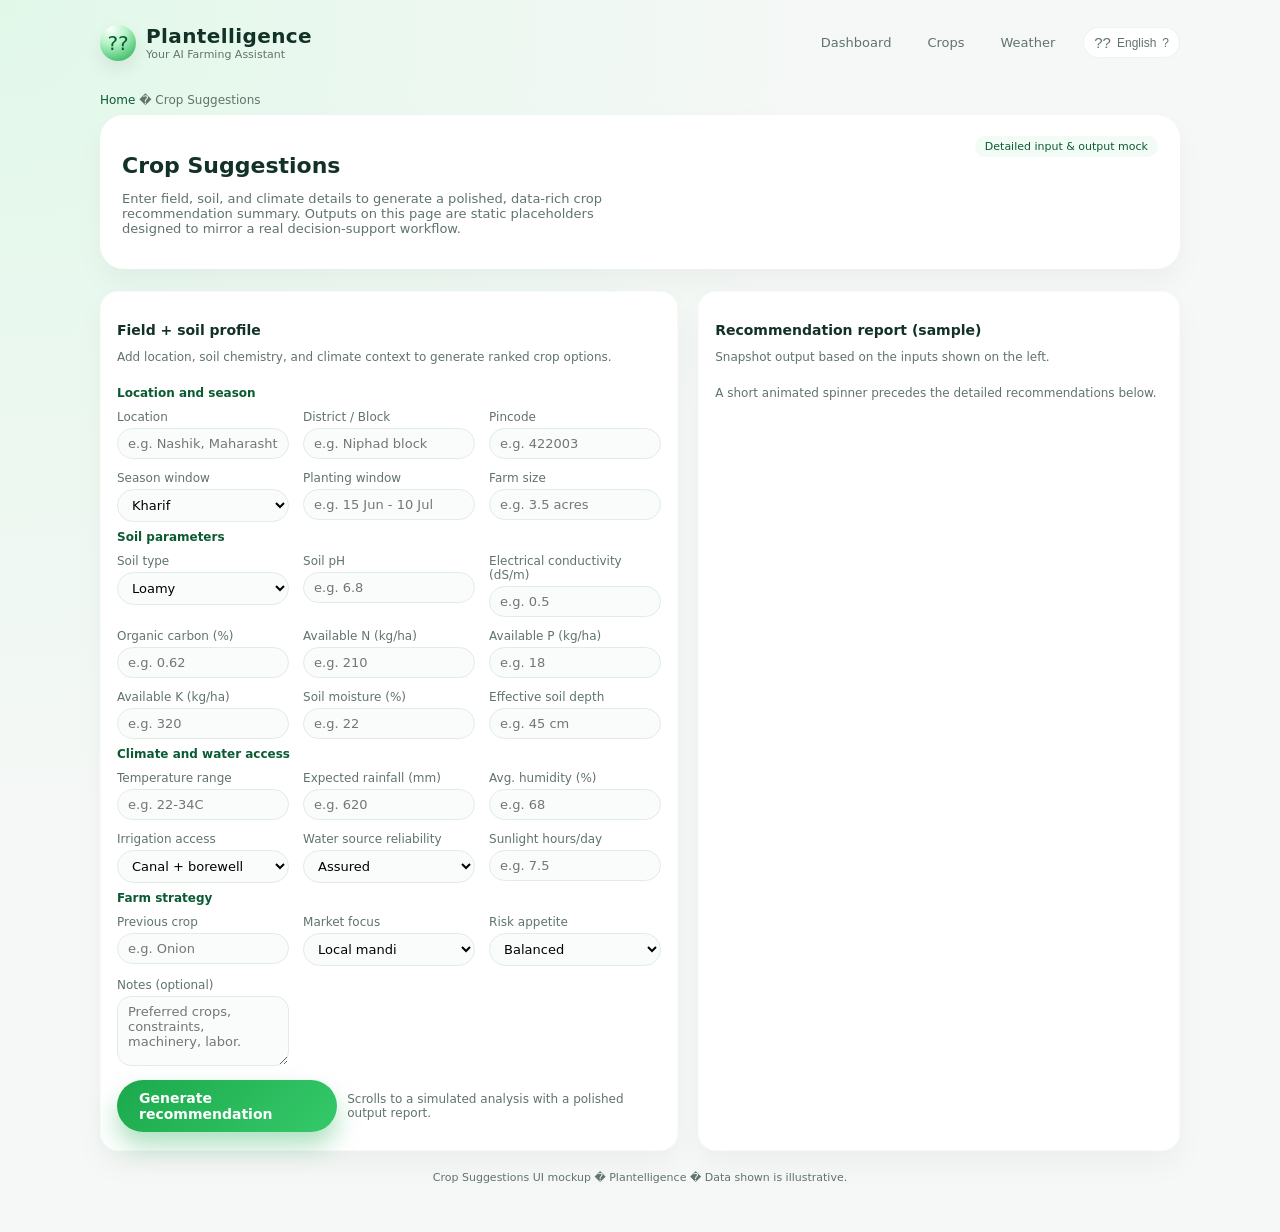
==== crop-suggestions.html @ c10e6157 "Import project files (exclude virtual environments)" ====
<!DOCTYPE html>
<html lang="en">
  <head>
    <meta charset="UTF-8" />
    <meta name="viewport" content="width=device-width, initial-scale=1.0" />
    <title>Crop Suggestions - Plantelligence</title>
    <link rel="stylesheet" href="style.css" />
  </head>
  <body class="page">
    <div class="page-inner">
      <header class="site-header">
        <a href="index.html" class="brand">
          <div class="brand-logo">??</div>
          <div class="brand-text">
            <span class="brand-name">Plantelligence</span>
            <span class="brand-tagline">Your AI Farming Assistant</span>
          </div>
        </a>
        <div class="header-right">
          <nav class="top-nav">
            <a href="index.html">Dashboard</a>
            <a href="crop-suggestions.html">Crops</a>
            <a href="weather-update.html">Weather</a>
          </nav>
          <button class="language-switch" type="button">
            <span class="flag">??</span>
            <span>English</span>
            <span>?</span>
          </button>
        </div>
      </header>

      <main>
        <div class="breadcrumb">
          <a href="index.html">Home</a> � Crop Suggestions
        </div>

        <section class="subpage-hero">
          <div class="subpage-hero-main">
            <h1 class="subpage-title">Crop Suggestions</h1>
            <p class="subpage-subtitle">
              Enter field, soil, and climate details to generate a polished, data-rich crop
              recommendation summary. Outputs on this page are static placeholders designed to
              mirror a real decision-support workflow.
            </p>
          </div>
          <div>
            <div class="pill">Detailed input &amp; output mock</div>
          </div>
        </section>

        <section class="page-layout">
          <div class="card">
            <div class="card-header">
              <div>
                <h2 class="card-title">Field + soil profile</h2>
                <p class="card-subtitle">
                  Add location, soil chemistry, and climate context to generate ranked crop options.
                </p>
              </div>
            </div>

            <div class="form-section-title">Location and season</div>
            <div class="form-grid form-grid-3">
              <div class="form-field">
                <label for="location">Location</label>
                <input id="location" type="text" placeholder="e.g. Nashik, Maharashtra" />
              </div>
              <div class="form-field">
                <label for="district">District / Block</label>
                <input id="district" type="text" placeholder="e.g. Niphad block" />
              </div>
              <div class="form-field">
                <label for="pincode">Pincode</label>
                <input id="pincode" type="text" placeholder="e.g. 422003" />
              </div>
              <div class="form-field">
                <label for="season">Season window</label>
                <select id="season">
                  <option>Kharif</option>
                  <option>Rabi</option>
                  <option>Zaid</option>
                  <option>Perennial</option>
                </select>
              </div>
              <div class="form-field">
                <label for="planting-window">Planting window</label>
                <input id="planting-window" type="text" placeholder="e.g. 15 Jun - 10 Jul" />
              </div>
              <div class="form-field">
                <label for="farm-size">Farm size</label>
                <input id="farm-size" type="text" placeholder="e.g. 3.5 acres" />
              </div>
            </div>

            <div class="form-section-title">Soil parameters</div>
            <div class="form-grid form-grid-3">
              <div class="form-field">
                <label for="soil-type">Soil type</label>
                <select id="soil-type">
                  <option>Loamy</option>
                  <option>Black cotton soil</option>
                  <option>Red soil</option>
                  <option>Sandy</option>
                  <option>Laterite</option>
                </select>
              </div>
              <div class="form-field">
                <label for="soil-ph">Soil pH</label>
                <input id="soil-ph" type="text" placeholder="e.g. 6.8" />
              </div>
              <div class="form-field">
                <label for="soil-ec">Electrical conductivity (dS/m)</label>
                <input id="soil-ec" type="text" placeholder="e.g. 0.5" />
              </div>
              <div class="form-field">
                <label for="organic-carbon">Organic carbon (%)</label>
                <input id="organic-carbon" type="text" placeholder="e.g. 0.62" />
              </div>
              <div class="form-field">
                <label for="nitrogen">Available N (kg/ha)</label>
                <input id="nitrogen" type="text" placeholder="e.g. 210" />
              </div>
              <div class="form-field">
                <label for="phosphorus">Available P (kg/ha)</label>
                <input id="phosphorus" type="text" placeholder="e.g. 18" />
              </div>
              <div class="form-field">
                <label for="potassium">Available K (kg/ha)</label>
                <input id="potassium" type="text" placeholder="e.g. 320" />
              </div>
              <div class="form-field">
                <label for="moisture">Soil moisture (%)</label>
                <input id="moisture" type="text" placeholder="e.g. 22" />
              </div>
              <div class="form-field">
                <label for="soil-depth">Effective soil depth</label>
                <input id="soil-depth" type="text" placeholder="e.g. 45 cm" />
              </div>
            </div>

            <div class="form-section-title">Climate and water access</div>
            <div class="form-grid form-grid-3">
              <div class="form-field">
                <label for="temp-range">Temperature range</label>
                <input id="temp-range" type="text" placeholder="e.g. 22-34C" />
              </div>
              <div class="form-field">
                <label for="rainfall">Expected rainfall (mm)</label>
                <input id="rainfall" type="text" placeholder="e.g. 620" />
              </div>
              <div class="form-field">
                <label for="humidity">Avg. humidity (%)</label>
                <input id="humidity" type="text" placeholder="e.g. 68" />
              </div>
              <div class="form-field">
                <label for="irrigation">Irrigation access</label>
                <select id="irrigation">
                  <option>Canal + borewell</option>
                  <option>Borewell only</option>
                  <option>Canal only</option>
                  <option>Rainfed</option>
                </select>
              </div>
              <div class="form-field">
                <label for="water-source">Water source reliability</label>
                <select id="water-source">
                  <option>Assured</option>
                  <option>Moderate</option>
                  <option>Uncertain</option>
                </select>
              </div>
              <div class="form-field">
                <label for="sunlight">Sunlight hours/day</label>
                <input id="sunlight" type="text" placeholder="e.g. 7.5" />
              </div>
            </div>

            <div class="form-section-title">Farm strategy</div>
            <div class="form-grid form-grid-3">
              <div class="form-field">
                <label for="previous-crop">Previous crop</label>
                <input id="previous-crop" type="text" placeholder="e.g. Onion" />
              </div>
              <div class="form-field">
                <label for="market-focus">Market focus</label>
                <select id="market-focus">
                  <option>Local mandi</option>
                  <option>Contract buyer</option>
                  <option>Export oriented</option>
                </select>
              </div>
              <div class="form-field">
                <label for="risk">Risk appetite</label>
                <select id="risk">
                  <option>Balanced</option>
                  <option>Conservative</option>
                  <option>Aggressive</option>
                </select>
              </div>
              <div class="form-field">
                <label for="notes">Notes (optional)</label>
                <textarea id="notes" placeholder="Preferred crops, constraints, machinery, labor."></textarea>
              </div>
            </div>

            <div class="btn-row">
              <a href="#analyze" class="analysis-anchor">
                <span class="btn-primary">Generate recommendation</span>
              </a>
              <span class="card-subtitle">
                Scrolls to a simulated analysis with a polished output report.
              </span>
            </div>
          </div>

          <div class="card" id="analyze">
            <div class="card-header">
              <div>
                <h2 class="card-title">Recommendation report (sample)</h2>
                <p class="card-subtitle">Snapshot output based on the inputs shown on the left.</p>
              </div>
            </div>

            <div class="analysis-section">
              <div class="analysis-placeholder">
                A short animated spinner precedes the detailed recommendations below.
              </div>
              <div class="analysis-loading">
                <div class="loader-dot"></div>
                <div>
                  <strong>Evaluating climate and soil...</strong>
                  <div>Scoring suitability, water risk, and market fit.</div>
                </div>
              </div>
              <div class="analysis-results">
                <div class="output-metrics">
                  <div class="metric-card">
                    <div class="metric-title">Suitability score</div>
                    <div class="metric-value">82 / 100</div>
                    <div class="metric-note">Strong match for Kharif window.</div>
                  </div>
                  <div class="metric-card">
                    <div class="metric-title">Water risk</div>
                    <div class="metric-value">Medium</div>
                    <div class="metric-note">Rainfall variability in July.</div>
                  </div>
                  <div class="metric-card">
                    <div class="metric-title">Market outlook</div>
                    <div class="metric-value">Stable</div>
                    <div class="metric-note">Good mandi demand nearby.</div>
                  </div>
                </div>

                <div class="divider"></div>

                <div class="result-card">
                  <div class="result-card-title">Input summary (sample)</div>
                  <div class="input-chip-row">
                    <span class="input-chip">Location: Nashik, MH</span>
                    <span class="input-chip">Season: Kharif</span>
                    <span class="input-chip">Soil: Loamy, pH 6.8</span>
                    <span class="input-chip">Rainfall: 620 mm</span>
                    <span class="input-chip">Irrigation: Canal + borewell</span>
                    <span class="input-chip">Farm size: 3.5 acres</span>
                  </div>
                </div>

                <div class="divider"></div>

                <div class="result-card">
                  <div class="result-card-title">Top ranked crops</div>
                  <div class="table-wrapper rank-table">
                    <table>
                      <thead>
                        <tr>
                          <th>Crop</th>
                          <th>Suitability</th>
                          <th>Water need</th>
                          <th>Yield range</th>
                        </tr>
                      </thead>
                      <tbody>
                        <tr>
                          <td>Soybean</td>
                          <td><span class="rank-pill good">High</span></td>
                          <td>Low to Moderate</td>
                          <td>2.0-2.6 t/ha</td>
                        </tr>
                        <tr>
                          <td>Maize (Hybrid)</td>
                          <td><span class="rank-pill good">High</span></td>
                          <td>Moderate</td>
                          <td>5.0-6.8 t/ha</td>
                        </tr>
                        <tr>
                          <td>Tur (Pigeon pea)</td>
                          <td><span class="rank-pill mid">Medium</span></td>
                          <td>Low</td>
                          <td>1.2-1.8 t/ha</td>
                        </tr>
                        <tr>
                          <td>Onion (Kharif)</td>
                          <td><span class="rank-pill mid">Medium</span></td>
                          <td>High</td>
                          <td>22-28 t/ha</td>
                        </tr>
                      </tbody>
                    </table>
                  </div>
                </div>

                <div class="analysis-results-grid">
                  <div class="result-card">
                    <div class="result-card-title">Best-fit recommendation</div>
                    <p>
                      <strong>Primary:</strong> Soybean with short-duration variety to align with
                      rainfall window and reduce water risk.
                    </p>
                    <p><strong>Why:</strong> Suits loamy soil, good pH, and moderate rainfall.</p>
                  </div>
                  <div class="result-card">
                    <div class="result-card-title">Nutrition plan (sample)</div>
                    <p>
                      <strong>Basal:</strong> 20 kg N, 40 kg P, 20 kg K per ha.
                    </p>
                    <p><strong>Top dressing:</strong> 20 kg N at 30 DAS.</p>
                  </div>
                  <div class="result-card">
                    <div class="result-card-title">Irrigation note</div>
                    <p>
                      Maintain soil moisture at 60-70% during flowering. Avoid water stress in
                      first 20 days after sowing.
                    </p>
                  </div>
                  <div class="result-card">
                    <div class="result-card-title">Rotation and backup</div>
                    <ul class="result-card-list">
                      <li>Green gram to boost soil nitrogen after harvest.</li>
                      <li>Fodder sorghum as contingency if rainfall dips.</li>
                    </ul>
                  </div>
                </div>

                <div class="risk-note">
                  This is a static example report. Actual recommendations should use live weather,
                  soil lab data, and mandi prices.
                </div>
              </div>
            </div>
          </div>
        </section>
      </main>

      <footer class="footer">
        Crop Suggestions UI mockup � Plantelligence � Data shown is illustrative.
      </footer>
    </div>
  </body>
</html>
---- style.css ----
/* =========================
   Plantelligence Global Styles
   ========================= */

*,
*::before,
*::after {
  box-sizing: border-box;
}

html,
body {
  margin: 0;
  padding: 0;
  font-family: system-ui, -apple-system, BlinkMacSystemFont, "Segoe UI", sans-serif;
  color: #123127;
  background: #f5f8f6;
}

body {
  min-height: 100vh;
  display: flex;
  flex-direction: column;
}

img {
  max-width: 100%;
  display: block;
}

a {
  color: inherit;
  text-decoration: none;
}

:root {
  --green-primary: #1ba94c;
  --green-primary-soft: #35c96a;
  --green-dark: #0b5b32;
  --bg-soft: #f5f8f6;
  --card-bg: #ffffff;
  --border-subtle: #e1ece5;
  --text-muted: #60746a;
  --radius-lg: 18px;
  --radius-md: 14px;
  --shadow-soft: 0 14px 30px rgba(0, 0, 0, 0.04);
  --shadow-soft-hover: 0 18px 40px rgba(0, 0, 0, 0.08);
}

.page {
  min-height: 100vh;
  background: radial-gradient(circle at top left, #e1f8e9 0, #f5f8f6 45%, #f5f8f6 100%);
}

.page-inner {
  max-width: 1120px;
  margin: 0 auto;
  padding: 24px 20px 40px;
}

/* =========================
   Header
   ========================= */

.site-header {
  display: flex;
  align-items: center;
  justify-content: space-between;
  margin-bottom: 32px;
}

.brand {
  display: inline-flex;
  align-items: center;
  gap: 10px;
}

.brand-logo {
  width: 36px;
  height: 36px;
  border-radius: 999px;
  background: radial-gradient(circle at 30% 10%, #ffffff 0, #b1f2c3 40%, #1ba94c 100%);
  display: flex;
  align-items: center;
  justify-content: center;
  color: #0b5b32;
  font-size: 20px;
  box-shadow: 0 8px 18px rgba(0, 0, 0, 0.08);
}

.brand-text {
  display: flex;
  flex-direction: column;
}

.brand-name {
  font-weight: 700;
  letter-spacing: 0.02em;
  font-size: 20px;
}

.brand-tagline {
  font-size: 11px;
  color: var(--text-muted);
}

.header-right {
  display: flex;
  align-items: center;
  gap: 18px;
}

.language-switch {
  display: inline-flex;
  align-items: center;
  gap: 6px;
  padding: 6px 10px;
  background: rgba(255, 255, 255, 0.9);
  border-radius: 999px;
  border: 1px solid rgba(24, 118, 72, 0.08);
  font-size: 12px;
  color: var(--text-muted);
}

.language-switch span.flag {
  font-size: 15px;
}

.top-nav {
  display: flex;
  gap: 16px;
  font-size: 13px;
  color: var(--text-muted);
}

.top-nav a {
  padding: 6px 10px;
  border-radius: 999px;
  transition: background 0.2s ease, color 0.2s ease;
}

.top-nav a:hover {
  background: rgba(0, 0, 0, 0.04);
  color: #123127;
}

/* =========================
   Hero
   ========================= */

.hero {
  background: linear-gradient(135deg, rgba(53, 201, 106, 0.16), rgba(245, 248, 246, 0.5));
  border-radius: 26px;
  padding: 32px 28px 28px;
  display: grid;
  grid-template-columns: minmax(0, 3fr) minmax(260px, 2.5fr);
  gap: 28px;
  box-shadow: var(--shadow-soft);
  margin-bottom: 32px;
}

.hero-main-title {
  font-size: 34px;
  line-height: 1.15;
  font-weight: 800;
  color: var(--green-dark);
  margin-bottom: 8px;
}

.hero-main-title span.highlight {
  color: var(--green-primary);
}

.hero-subtitle {
  font-size: 14px;
  color: var(--text-muted);
  max-width: 420px;
  margin-bottom: 18px;
}

.hero-actions {
  display: flex;
  align-items: center;
  gap: 14px;
  margin-bottom: 18px;
}

.btn-primary {
  border: none;
  cursor: pointer;
  padding: 10px 22px;
  border-radius: 999px;
  background: linear-gradient(135deg, var(--green-primary) 0, var(--green-primary-soft) 100%);
  color: #ffffff;
  font-weight: 600;
  font-size: 14px;
  box-shadow: 0 14px 24px rgba(27, 169, 76, 0.35);
  display: inline-flex;
  align-items: center;
  gap: 8px;
  transition: transform 0.12s ease, box-shadow 0.12s ease, filter 0.12s ease;
}

.btn-primary:hover {
  transform: translateY(-1px);
  filter: brightness(1.02);
  box-shadow: 0 18px 28px rgba(27, 169, 76, 0.38);
}

.btn-icon-round {
  width: 44px;
  height: 44px;
  border-radius: 999px;
  border: none;
  cursor: pointer;
  background: #ffffff;
  display: inline-flex;
  align-items: center;
  justify-content: center;
  box-shadow: var(--shadow-soft);
  color: var(--green-primary);
  transition: transform 0.12s ease, box-shadow 0.12s ease;
}

.btn-icon-round:hover {
  transform: translateY(-2px);
  box-shadow: var(--shadow-soft-hover);
}

.hero-meta {
  display: flex;
  flex-wrap: wrap;
  gap: 16px;
  font-size: 12px;
  color: var(--text-muted);
}

.hero-meta-pill {
  background: rgba(255, 255, 255, 0.9);
  padding: 6px 12px;
  border-radius: 999px;
  display: inline-flex;
  align-items: center;
  gap: 6px;
  border: 1px solid rgba(16, 109, 62, 0.06);
}

.hero-visual {
  position: relative;
  min-height: 190px;
  display: flex;
  align-items: center;
  justify-content: center;
}

.hero-panel {
  background: #ffffff;
  border-radius: 22px;
  padding: 18px 16px;
  box-shadow: var(--shadow-soft-hover);
  width: 100%;
  max-width: 320px;
}

.hero-panel-title {
  font-size: 14px;
  font-weight: 600;
  margin-bottom: 12px;
}

.hero-panel-list {
  display: grid;
  gap: 8px;
  font-size: 12px;
}

.hero-panel-pill {
  display: flex;
  align-items: center;
  justify-content: space-between;
  padding: 6px 10px;
  border-radius: 999px;
  background: #f5f8f6;
  color: var(--text-muted);
}

.hero-panel-pill span.badge {
  font-size: 11px;
  color: var(--green-dark);
  font-weight: 600;
}

/* =========================
   Feature Grid
   ========================= */

.section-title {
  font-size: 16px;
  font-weight: 600;
  margin-bottom: 8px;
}

.section-subtitle {
  font-size: 13px;
  color: var(--text-muted);
  margin-bottom: 18px;
}

.feature-grid {
  display: grid;
  grid-template-columns: repeat(4, minmax(0, 1fr));
  gap: 16px;
}

.feature-card {
  display: flex;
  flex-direction: column;
  gap: 10px;
  padding: 14px 14px 12px;
  background: var(--card-bg);
  border-radius: var(--radius-lg);
  box-shadow: var(--shadow-soft);
  border: 1px solid rgba(0, 0, 0, 0.02);
  transition: transform 0.15s ease, box-shadow 0.15s ease, border-color 0.15s ease;
}

.feature-card:hover {
  transform: translateY(-4px);
  box-shadow: var(--shadow-soft-hover);
  border-color: rgba(27, 169, 76, 0.16);
}

.feature-card-header {
  display: flex;
  align-items: center;
  justify-content: space-between;
  gap: 10px;
}

.feature-icon {
  width: 32px;
  height: 32px;
  border-radius: 12px;
  display: inline-flex;
  align-items: center;
  justify-content: center;
  font-size: 18px;
  background: linear-gradient(135deg, #e4f8eb, #ffffff);
  color: var(--green-dark);
}

.feature-title {
  font-size: 14px;
  font-weight: 600;
}

.feature-arrow {
  width: 26px;
  height: 26px;
  border-radius: 999px;
  display: inline-flex;
  align-items: center;
  justify-content: center;
  background: #f4f7f5;
  font-size: 14px;
  color: var(--text-muted);
}

.feature-description {
  font-size: 12px;
  color: var(--text-muted);
}

/* =========================
   Page Layouts
   ========================= */

.subpage-hero {
  background: #ffffff;
  border-radius: 24px;
  padding: 20px 22px;
  box-shadow: var(--shadow-soft);
  margin-bottom: 22px;
  display: flex;
  flex-wrap: wrap;
  justify-content: space-between;
  gap: 16px;
}

.subpage-hero-main {
  max-width: 520px;
}

.subpage-title {
  font-size: 22px;
  font-weight: 700;
  margin-bottom: 4px;
}

.subpage-subtitle {
  font-size: 13px;
  color: var(--text-muted);
}

.breadcrumb {
  font-size: 12px;
  color: var(--text-muted);
  margin-bottom: 8px;
}

.breadcrumb a {
  color: var(--green-dark);
}

.page-layout {
  display: grid;
  grid-template-columns: minmax(0, 3fr) minmax(0, 2.5fr);
  gap: 20px;
}

.card {
  background: var(--card-bg);
  border-radius: var(--radius-lg);
  padding: 18px 16px;
  box-shadow: var(--shadow-soft);
  border: 1px solid rgba(0, 0, 0, 0.02);
}

.card-header {
  display: flex;
  align-items: center;
  justify-content: space-between;
  margin-bottom: 10px;
}

.card-title {
  font-size: 14px;
  font-weight: 600;
}

.card-subtitle {
  font-size: 12px;
  color: var(--text-muted);
}

.form-grid {
  display: grid;
  grid-template-columns: repeat(2, minmax(0, 1fr));
  gap: 12px 14px;
}

.form-grid-3 {
  grid-template-columns: repeat(3, minmax(0, 1fr));
}

.form-section-title {
  margin: 8px 0 10px;
  font-size: 12px;
  font-weight: 600;
  color: var(--green-dark);
}

.form-field {
  display: flex;
  flex-direction: column;
  gap: 4px;
  font-size: 12px;
}

.form-field label {
  color: var(--text-muted);
}

.form-field input,
.form-field select,
.form-field textarea {
  border-radius: 999px;
  border: 1px solid var(--border-subtle);
  padding: 7px 10px;
  font-family: inherit;
  font-size: 13px;
  outline: none;
  background: #f9fcfa;
}

.form-field textarea {
  border-radius: 14px;
  resize: vertical;
  min-height: 70px;
}

.btn-secondary {
  display: inline-flex;
  align-items: center;
  justify-content: center;
  padding: 9px 18px;
  border-radius: 999px;
  border: 1px solid var(--border-subtle);
  background: #ffffff;
  font-size: 13px;
  cursor: pointer;
  gap: 8px;
  color: var(--green-dark);
  transition: background 0.15s ease, box-shadow 0.15s ease, transform 0.15s ease;
}

.btn-secondary:hover {
  background: #f4f7f5;
  transform: translateY(-1px);
  box-shadow: var(--shadow-soft);
}

.btn-row {
  margin-top: 14px;
  display: flex;
  align-items: center;
  gap: 10px;
}

/* Upload box */

.upload-box {
  position: relative;
  border-radius: 16px;
  border: 1px dashed rgba(0, 0, 0, 0.13);
  background: #f7faf7;
  padding: 26px 18px;
  display: flex;
  flex-direction: column;
  align-items: center;
  text-align: center;
  gap: 10px;
  font-size: 13px;
  color: var(--text-muted);
  cursor: pointer;
  transition: border-color 0.15s ease, background 0.15s ease;
}

.upload-box.drag-active {
  border-color: var(--green-primary);
  background: #eef9f1;
}

.upload-icon {
  width: 44px;
  height: 44px;
  border-radius: 999px;
  display: flex;
  align-items: center;
  justify-content: center;
  background: #e4f8eb;
  color: var(--green-dark);
  font-size: 22px;
}

.file-input {
  position: absolute;
  inset: 0;
  opacity: 0;
  cursor: pointer;
}

.upload-preview {
  display: none;
  width: 100%;
  max-height: 260px;
  object-fit: contain;
  border-radius: 10px;
  border: 1px solid rgba(0, 0, 0, 0.06);
  margin-top: 4px;
  background: #ffffff;
}

.upload-preview.is-visible {
  display: block;
}

.pill {
  display: inline-flex;
  align-items: center;
  justify-content: center;
  padding: 4px 10px;
  border-radius: 999px;
  font-size: 11px;
  background: #f2fbf6;
  color: var(--green-dark);
}

/* =========================
   Analysis Flow (CSS-only)
   ========================= */

.analysis-section {
  position: relative;
  overflow: hidden;
}

.analysis-placeholder {
  font-size: 12px;
  color: var(--text-muted);
}

.analysis-loading,
.analysis-results {
  margin-top: 14px;
  border-radius: var(--radius-lg);
  border: 1px dashed rgba(0, 0, 0, 0.08);
  padding: 14px 12px;
  background: #f7faf7;
}

.analysis-loading {
  display: none;
  align-items: center;
  gap: 10px;
  font-size: 13px;
}

.analysis-loading.is-visible {
  display: flex;
}

.loader-dot {
  width: 26px;
  height: 26px;
  border-radius: 999px;
  border: 3px solid rgba(27, 169, 76, 0.16);
  border-top-color: var(--green-primary);
  animation: spinner 0.9s linear infinite;
}

@keyframes spinner {
  to {
    transform: rotate(360deg);
  }
}

.analysis-results {
  display: none;
}

.analysis-results.is-visible {
  display: block;
}

.analysis-results-grid {
  display: grid;
  grid-template-columns: minmax(0, 1fr);
  gap: 10px;
  font-size: 12px;
}

.result-card {
  border-radius: 12px;
  padding: 10px 10px 9px;
  background: #ffffff;
  border: 1px solid rgba(0, 0, 0, 0.04);
}

.result-card-title {
  font-size: 13px;
  font-weight: 600;
  margin-bottom: 4px;
}

.result-card-badge {
  font-size: 11px;
  color: var(--green-dark);
  background: #e4f8eb;
  padding: 2px 7px;
  border-radius: 999px;
}

.result-card-list {
  margin: 6px 0 0;
  padding-left: 18px;
  color: var(--text-muted);
}

.status-error {
  color: #be3424;
}

.btn-primary:disabled {
  opacity: 0.66;
  cursor: not-allowed;
  transform: none;
  filter: none;
  box-shadow: 0 10px 16px rgba(27, 169, 76, 0.2);
}

.output-metrics {
  display: grid;
  grid-template-columns: repeat(3, minmax(0, 1fr));
  gap: 12px;
  margin-bottom: 14px;
}

.metric-card {
  background: #ffffff;
  border-radius: 14px;
  padding: 12px;
  border: 1px solid rgba(0, 0, 0, 0.04);
  box-shadow: var(--shadow-soft);
}

.metric-title {
  font-size: 12px;
  color: var(--text-muted);
  margin-bottom: 6px;
}

.metric-value {
  font-size: 18px;
  font-weight: 700;
  color: var(--green-dark);
  margin-bottom: 4px;
}

.metric-note {
  font-size: 11px;
  color: var(--text-muted);
}

.input-chip-row {
  display: flex;
  flex-wrap: wrap;
  gap: 8px;
  margin-top: 8px;
}

.input-chip {
  background: #f2fbf6;
  color: var(--green-dark);
  border: 1px solid rgba(16, 109, 62, 0.08);
  padding: 4px 10px;
  border-radius: 999px;
  font-size: 11px;
}

.divider {
  height: 1px;
  background: #edf2ee;
  margin: 14px 0;
}

.rank-table table {
  font-size: 12px;
}

.rank-pill {
  display: inline-flex;
  align-items: center;
  justify-content: center;
  padding: 2px 8px;
  border-radius: 999px;
  font-size: 11px;
  font-weight: 600;
}

.rank-pill.good {
  background: #e4f8eb;
  color: var(--green-dark);
}

.rank-pill.mid {
  background: #fff6e0;
  color: #8b5b00;
}

.risk-note {
  margin-top: 14px;
  padding: 10px 12px;
  background: #f7faf7;
  border-radius: 12px;
  font-size: 11px;
  color: var(--text-muted);
  border: 1px dashed rgba(0, 0, 0, 0.08);
}

/* =========================
   Specific Sections
   ========================= */

.chat-window {
  display: flex;
  flex-direction: column;
  gap: 10px;
  font-size: 13px;
  max-height: 340px;
  min-height: 260px;
  overflow-y: auto;
  padding-right: 4px;
}

.chat-bubble {
  padding: 9px 11px;
  border-radius: 16px;
  max-width: 80%;
}

.chat-bubble.user {
  align-self: flex-end;
  background: #e4f8eb;
}

.chat-bubble.ai {
  align-self: flex-start;
  background: #ffffff;
  border: 1px solid rgba(0, 0, 0, 0.04);
}

.chat-composer {
  margin-top: 16px;
  display: grid;
  gap: 10px;
}

.chat-input {
  border-radius: 14px;
  border: 1px solid var(--border-subtle);
  padding: 10px 12px;
  min-height: 90px;
  resize: vertical;
  font-family: inherit;
  font-size: 13px;
  background: #f9fcfa;
}

.chat-actions {
  display: flex;
  gap: 10px;
  justify-content: flex-end;
}

.chat-hint {
  font-size: 11px;
  color: var(--text-muted);
}

.status-row {
  display: flex;
  align-items: center;
  gap: 8px;
}

.status-pill {
  background: #e4f8eb;
  color: var(--green-dark);
  border-radius: 999px;
  padding: 4px 10px;
  font-size: 11px;
  font-weight: 600;
}

.voice-panel {
  display: grid;
  gap: 16px;
  justify-items: center;
  text-align: center;
}

.voice-ring {
  width: 140px;
  height: 140px;
  border-radius: 999px;
  border: 2px dashed rgba(27, 169, 76, 0.25);
  display: flex;
  align-items: center;
  justify-content: center;
  background: #f2fbf6;
  position: relative;
  transition: transform 0.2s ease, box-shadow 0.2s ease;
}

.voice-ring.listening {
  box-shadow: 0 0 0 10px rgba(27, 169, 76, 0.12);
  transform: scale(1.02);
}

.voice-label {
  font-size: 12px;
  color: var(--green-dark);
  font-weight: 600;
}

.voice-actions {
  display: flex;
  gap: 10px;
}

.voice-settings {
  width: 100%;
  display: grid;
  gap: 12px;
  text-align: left;
}

.voice-note {
  font-size: 11px;
  color: var(--text-muted);
  background: #f7faf7;
  border: 1px dashed rgba(0, 0, 0, 0.08);
  border-radius: 12px;
  padding: 10px 12px;
}

.forum-list {
  display: grid;
  gap: 10px;
  font-size: 13px;
}

.forum-card {
  border-radius: 14px;
  padding: 10px 12px;
  background: #ffffff;
  box-shadow: var(--shadow-soft);
  border: 1px solid rgba(0, 0, 0, 0.02);
}

.forum-meta {
  font-size: 11px;
  color: var(--text-muted);
  margin-top: 6px;
}

.table-wrapper {
  border-radius: var(--radius-lg);
  overflow: hidden;
  box-shadow: var(--shadow-soft);
}

table {
  width: 100%;
  border-collapse: collapse;
  background: #ffffff;
  font-size: 13px;
}

thead {
  background: #f4f7f5;
}

th,
td {
  padding: 10px 12px;
  text-align: left;
  border-bottom: 1px solid #edf2ee;
}

th {
  font-weight: 600;
  font-size: 12px;
  color: var(--text-muted);
}

.trend-up {
  color: #1ba94c;
}

.trend-down {
  color: #e5533d;
}

.weather-layout {
  display: grid;
  grid-template-columns: minmax(0, 2.2fr) minmax(0, 3fr);
  gap: 18px;
}

.weather-current {
  border-radius: var(--radius-lg);
  padding: 18px 16px;
  background: linear-gradient(145deg, #35c96a, #1ba94c);
  color: #ffffff;
  box-shadow: var(--shadow-soft-hover);
}

.weather-temp {
  font-size: 32px;
  font-weight: 700;
}

.weather-forecast-grid {
  display: grid;
  grid-template-columns: repeat(auto-fit, minmax(90px, 1fr));
  gap: 10px;
}

.weather-forecast-card {
  border-radius: 14px;
  padding: 10px 9px;
  background: #ffffff;
  font-size: 12px;
  box-shadow: var(--shadow-soft);
}

.alert-banner {
  border-radius: 999px;
  padding: 8px 12px;
  font-size: 12px;
  background: #fff6e0;
  color: #8b5b00;
  display: inline-flex;
  align-items: center;
  gap: 8px;
  margin-bottom: 14px;
}

.scheme-grid {
  display: grid;
  grid-template-columns: repeat(auto-fit, minmax(230px, 1fr));
  gap: 16px;
}

.scheme-card {
  border-radius: var(--radius-lg);
  padding: 15px 14px;
  background: #ffffff;
  box-shadow: var(--shadow-soft);
  font-size: 13px;
}

.scheme-title {
  font-size: 14px;
  font-weight: 600;
  margin-bottom: 6px;
}

.scheme-meta {
  font-size: 11px;
  color: var(--text-muted);
  margin-top: 6px;
}

.footer {
  padding: 20px 0 8px;
  font-size: 11px;
  color: var(--text-muted);
  text-align: center;
}

/* =========================
   Responsive
   ========================= */

@media (max-width: 880px) {
  .hero {
    grid-template-columns: minmax(0, 1fr);
  }

  .feature-grid {
    grid-template-columns: repeat(2, minmax(0, 1fr));
  }

  .page-layout {
    grid-template-columns: minmax(0, 1fr);
  }

  .form-grid-3 {
    grid-template-columns: repeat(2, minmax(0, 1fr));
  }

  .output-metrics {
    grid-template-columns: repeat(2, minmax(0, 1fr));
  }

  .hero-main-title {
    font-size: 28px;
  }
}

@media (max-width: 640px) {
  .site-header {
    flex-direction: column;
    align-items: flex-start;
    gap: 12px;
  }

  .header-right {
    width: 100%;
    justify-content: space-between;
  }

  .hero {
    padding: 22px 18px;
  }

  .feature-grid {
    grid-template-columns: minmax(0, 1fr);
  }

  .chat-actions {
    flex-direction: column;
  }

  .voice-actions {
    flex-direction: column;
    width: 100%;
  }

  .voice-actions .btn-primary,
  .voice-actions .btn-secondary {
    width: 100%;
  }

  .form-grid-3 {
    grid-template-columns: minmax(0, 1fr);
  }

  .output-metrics {
    grid-template-columns: minmax(0, 1fr);
  }

  .page-inner {
    padding-inline: 16px;
  }
}
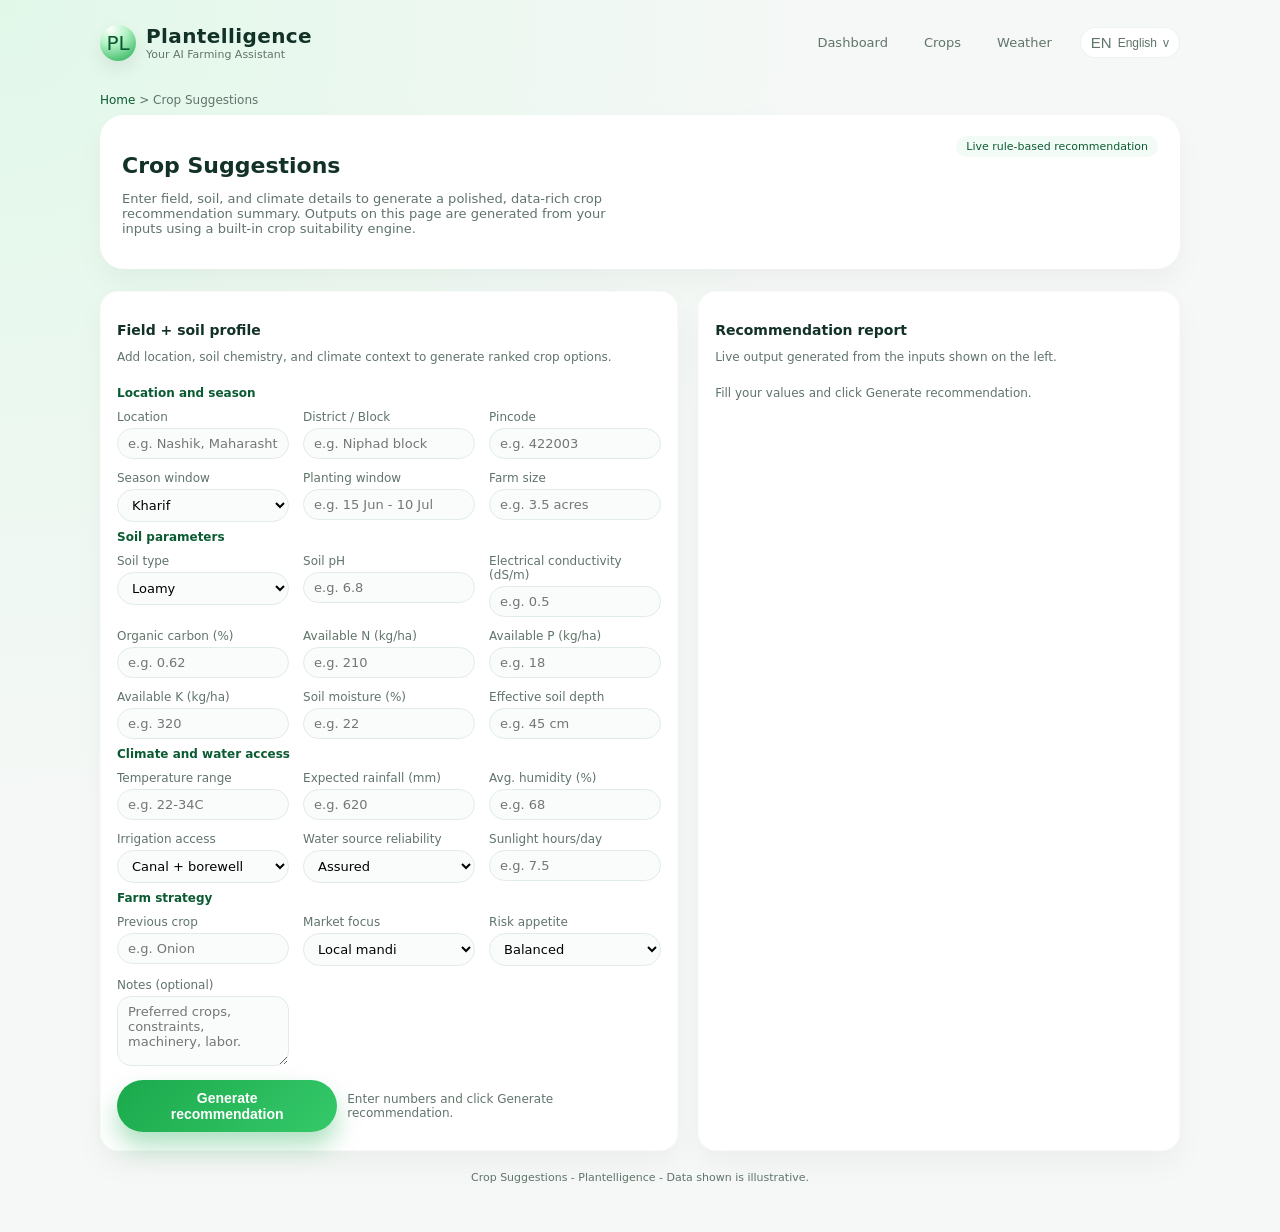
==== commit 8e79b73f: "Initial Commit" ====
--- a/crop-suggestions.html
+++ b/crop-suggestions.html
@@ -10,7 +10,7 @@
     <div class="page-inner">
       <header class="site-header">
         <a href="index.html" class="brand">
-          <div class="brand-logo">??</div>
+          <div class="brand-logo">PL</div>
           <div class="brand-text">
             <span class="brand-name">Plantelligence</span>
             <span class="brand-tagline">Your AI Farming Assistant</span>
@@ -23,16 +23,16 @@
             <a href="weather-update.html">Weather</a>
           </nav>
           <button class="language-switch" type="button">
-            <span class="flag">??</span>
+            <span class="flag">EN</span>
             <span>English</span>
-            <span>?</span>
+            <span>v</span>
           </button>
         </div>
       </header>
 
       <main>
         <div class="breadcrumb">
-          <a href="index.html">Home</a> � Crop Suggestions
+          <a href="index.html">Home</a> > Crop Suggestions
         </div>
 
         <section class="subpage-hero">
@@ -40,12 +40,12 @@
             <h1 class="subpage-title">Crop Suggestions</h1>
             <p class="subpage-subtitle">
               Enter field, soil, and climate details to generate a polished, data-rich crop
-              recommendation summary. Outputs on this page are static placeholders designed to
-              mirror a real decision-support workflow.
+              recommendation summary. Outputs on this page are generated from your inputs using
+              a built-in crop suitability engine.
             </p>
           </div>
           <div>
-            <div class="pill">Detailed input &amp; output mock</div>
+            <div class="pill">Live rule-based recommendation</div>
           </div>
         </section>
 
@@ -205,11 +205,11 @@
             </div>
 
             <div class="btn-row">
-              <a href="#analyze" class="analysis-anchor">
-                <span class="btn-primary">Generate recommendation</span>
-              </a>
-              <span class="card-subtitle">
-                Scrolls to a simulated analysis with a polished output report.
+              <button id="generate-crop-btn" type="button" class="btn-primary">
+                Generate recommendation
+              </button>
+              <span id="crop-status" class="card-subtitle">
+                Enter numbers and click Generate recommendation.
               </span>
             </div>
           </div>
@@ -217,52 +217,47 @@
           <div class="card" id="analyze">
             <div class="card-header">
               <div>
-                <h2 class="card-title">Recommendation report (sample)</h2>
-                <p class="card-subtitle">Snapshot output based on the inputs shown on the left.</p>
+                <h2 class="card-title">Recommendation report</h2>
+                <p class="card-subtitle">Live output generated from the inputs shown on the left.</p>
               </div>
             </div>
 
             <div class="analysis-section">
-              <div class="analysis-placeholder">
-                A short animated spinner precedes the detailed recommendations below.
-              </div>
-              <div class="analysis-loading">
+              <div id="analysis-placeholder" class="analysis-placeholder">
+                Fill your values and click Generate recommendation.
+              </div>
+              <div id="analysis-loading" class="analysis-loading">
                 <div class="loader-dot"></div>
                 <div>
                   <strong>Evaluating climate and soil...</strong>
                   <div>Scoring suitability, water risk, and market fit.</div>
                 </div>
               </div>
-              <div class="analysis-results">
+              <div id="analysis-results" class="analysis-results">
                 <div class="output-metrics">
                   <div class="metric-card">
                     <div class="metric-title">Suitability score</div>
-                    <div class="metric-value">82 / 100</div>
-                    <div class="metric-note">Strong match for Kharif window.</div>
+                    <div id="metric-suitability" class="metric-value">--</div>
+                    <div id="metric-suitability-note" class="metric-note">Run analysis to view score.</div>
                   </div>
                   <div class="metric-card">
                     <div class="metric-title">Water risk</div>
-                    <div class="metric-value">Medium</div>
-                    <div class="metric-note">Rainfall variability in July.</div>
+                    <div id="metric-water-risk" class="metric-value">--</div>
+                    <div id="metric-water-note" class="metric-note">Calculated from rainfall and irrigation.</div>
                   </div>
                   <div class="metric-card">
                     <div class="metric-title">Market outlook</div>
-                    <div class="metric-value">Stable</div>
-                    <div class="metric-note">Good mandi demand nearby.</div>
+                    <div id="metric-market" class="metric-value">--</div>
+                    <div id="metric-market-note" class="metric-note">Derived from your market strategy.</div>
                   </div>
                 </div>
 
                 <div class="divider"></div>
 
                 <div class="result-card">
-                  <div class="result-card-title">Input summary (sample)</div>
-                  <div class="input-chip-row">
-                    <span class="input-chip">Location: Nashik, MH</span>
-                    <span class="input-chip">Season: Kharif</span>
-                    <span class="input-chip">Soil: Loamy, pH 6.8</span>
-                    <span class="input-chip">Rainfall: 620 mm</span>
-                    <span class="input-chip">Irrigation: Canal + borewell</span>
-                    <span class="input-chip">Farm size: 3.5 acres</span>
+                  <div class="result-card-title">Input summary</div>
+                  <div id="input-chip-row" class="input-chip-row">
+                    <span class="input-chip">No input captured yet.</span>
                   </div>
                 </div>
 
@@ -280,30 +275,9 @@
                           <th>Yield range</th>
                         </tr>
                       </thead>
-                      <tbody>
+                      <tbody id="crop-rank-body">
                         <tr>
-                          <td>Soybean</td>
-                          <td><span class="rank-pill good">High</span></td>
-                          <td>Low to Moderate</td>
-                          <td>2.0-2.6 t/ha</td>
-                        </tr>
-                        <tr>
-                          <td>Maize (Hybrid)</td>
-                          <td><span class="rank-pill good">High</span></td>
-                          <td>Moderate</td>
-                          <td>5.0-6.8 t/ha</td>
-                        </tr>
-                        <tr>
-                          <td>Tur (Pigeon pea)</td>
-                          <td><span class="rank-pill mid">Medium</span></td>
-                          <td>Low</td>
-                          <td>1.2-1.8 t/ha</td>
-                        </tr>
-                        <tr>
-                          <td>Onion (Kharif)</td>
-                          <td><span class="rank-pill mid">Medium</span></td>
-                          <td>High</td>
-                          <td>22-28 t/ha</td>
+                          <td colspan="4">No recommendations yet.</td>
                         </tr>
                       </tbody>
                     </table>
@@ -313,38 +287,28 @@
                 <div class="analysis-results-grid">
                   <div class="result-card">
                     <div class="result-card-title">Best-fit recommendation</div>
-                    <p>
-                      <strong>Primary:</strong> Soybean with short-duration variety to align with
-                      rainfall window and reduce water risk.
-                    </p>
-                    <p><strong>Why:</strong> Suits loamy soil, good pH, and moderate rainfall.</p>
+                    <p id="best-fit-primary"><strong>Primary:</strong> Run analysis to get best-fit crop.</p>
+                    <p id="best-fit-why"><strong>Why:</strong> Soil, climate, and nutrient matching will appear here.</p>
                   </div>
                   <div class="result-card">
-                    <div class="result-card-title">Nutrition plan (sample)</div>
-                    <p>
-                      <strong>Basal:</strong> 20 kg N, 40 kg P, 20 kg K per ha.
-                    </p>
-                    <p><strong>Top dressing:</strong> 20 kg N at 30 DAS.</p>
+                    <div class="result-card-title">Nutrition plan</div>
+                    <p id="nutrition-basal"><strong>Basal:</strong> Awaiting recommendation.</p>
+                    <p id="nutrition-top"><strong>Top dressing:</strong> Awaiting recommendation.</p>
                   </div>
                   <div class="result-card">
                     <div class="result-card-title">Irrigation note</div>
-                    <p>
-                      Maintain soil moisture at 60-70% during flowering. Avoid water stress in
-                      first 20 days after sowing.
-                    </p>
+                    <p id="irrigation-note">Irrigation strategy will appear after analysis.</p>
                   </div>
                   <div class="result-card">
                     <div class="result-card-title">Rotation and backup</div>
-                    <ul class="result-card-list">
-                      <li>Green gram to boost soil nitrogen after harvest.</li>
-                      <li>Fodder sorghum as contingency if rainfall dips.</li>
+                    <ul id="rotation-list" class="result-card-list">
+                      <li>Rotation and contingency tips will appear after analysis.</li>
                     </ul>
                   </div>
                 </div>
 
-                <div class="risk-note">
-                  This is a static example report. Actual recommendations should use live weather,
-                  soil lab data, and mandi prices.
+                <div id="risk-note" class="risk-note">
+                  Recommendation engine is rule-based. Use local agronomy guidance before final decisions.
                 </div>
               </div>
             </div>
@@ -353,8 +317,9 @@
       </main>
 
       <footer class="footer">
-        Crop Suggestions UI mockup � Plantelligence � Data shown is illustrative.
+        Crop Suggestions - Plantelligence - Data shown is illustrative.
       </footer>
     </div>
+    <script src="crop-suggestions.js"></script>
   </body>
 </html>
